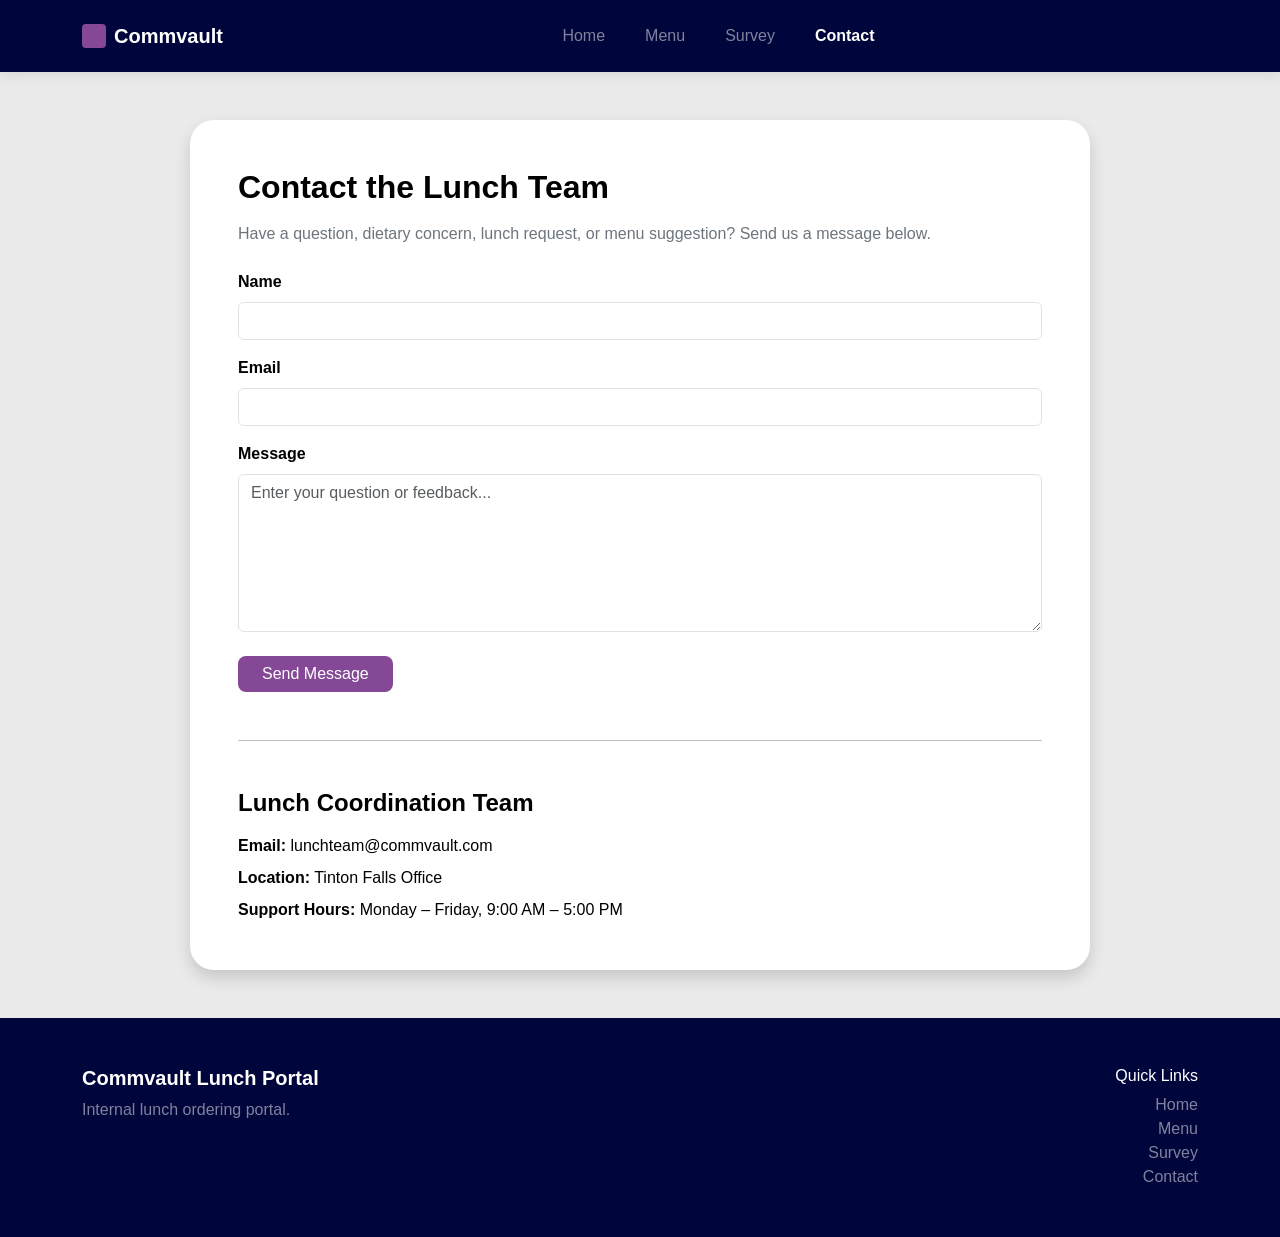
==== contact.html @ f7ea0102 "added a feature where I can get teh ciotnatcs so we can sedn out daily texts to peoples phone and al" ====
<!DOCTYPE html>
<html lang="en">

<head>

    <meta charset="UTF-8">
    <meta name="viewport" content="width=device-width, initial-scale=1.0">

    <title>Commvault Lunch Portal | Contact</title>

    <link href="https://cdn.jsdelivr.net/npm/bootstrap@5.3.2/dist/css/bootstrap.min.css"
          rel="stylesheet">

    <link rel="stylesheet" href="styles.css">

</head>

<body>

    <!-- NAVBAR -->

    <nav class="navbar navbar-expand-lg custom-navbar py-3">

        <div class="container">

            <a class="navbar-brand text-white fw-bold d-flex align-items-center"
               href="index.html">

                <span class="logo-box me-2"></span>
                Commvault

            </a>

            <div class="mx-auto navbar-nav d-flex flex-row gap-4">

                <a class="nav-link text-white-50"
                   href="index.html">
                    Home
                </a>

                <a class="nav-link text-white-50"
                   href="menu.html">
                    Menu
                </a>

                <a class="nav-link text-white-50"
                   href="survey.html">
                    Survey
                </a>

                <a class="nav-link active-link"
                   href="contact.html">
                    Contact
                </a>

            </div>

        </div>

    </nav>

    <!-- CONTACT SECTION -->

    <section class="survey-section py-5">

        <div class="container">

            <div class="survey-card-wrapper mx-auto bg-white p-5 shadow"
                 style="max-width: 900px;">

                <h2 class="fw-bold mb-3">
                    Contact the Lunch Team
                </h2>

                <p class="text-secondary mb-4">
                    Have a question, dietary concern, lunch request, or menu suggestion?
                    Send us a message below.
                </p>

                <form id="contactForm">

                    <div class="mb-3">

                        <label class="form-label fw-bold">
                            Name
                        </label>

                        <input type="text"
                               class="form-control"
                               required>

                    </div>

                    <div class="mb-3">

                        <label class="form-label fw-bold">
                            Email
                        </label>

                        <input type="email"
                               class="form-control"
                               required>

                    </div>

                    <div class="mb-4">

                        <label class="form-label fw-bold">
                            Message
                        </label>

                        <textarea class="form-control"
                                  rows="6"
                                  placeholder="Enter your question or feedback..."
                                  required></textarea>

                    </div>

                    <button type="submit"
                            class="btn btn-primary-action px-4">

                        Send Message

                    </button>

                </form>

                <hr class="my-5">

                <h4 class="fw-bold mb-3">
                    Lunch Coordination Team
                </h4>

                <p class="mb-2">
                    <strong>Email:</strong>
                    lunchteam@commvault.com
                </p>

                <p class="mb-2">
                    <strong>Location:</strong>
                    Tinton Falls Office
                </p>

                <p class="mb-0">
                    <strong>Support Hours:</strong>
                    Monday – Friday, 9:00 AM – 5:00 PM
                </p>

            </div>

        </div>

    </section>

    <!-- SUCCESS MODAL -->

    <div class="modal fade"
         id="contactSuccessModal"
         tabindex="-1"
         aria-hidden="true">

        <div class="modal-dialog modal-dialog-centered">

            <div class="modal-content text-center p-4">

                <div class="modal-body">

                    <h3 class="fw-bold mb-3">
                        Message Sent!
                    </h3>

                    <p>
                        Thank you for contacting the lunch team.
                        We will review your message shortly.
                    </p>

                    <button class="btn btn-primary-action"
                            data-bs-dismiss="modal">

                        Close

                    </button>

                </div>

            </div>

        </div>

    </div>

    <!-- FOOTER -->

    <footer class="custom-footer py-5 text-white">

        <div class="container">

            <div class="row">

                <div class="col-md-6">

                    <h5 class="fw-bold">
                        Commvault Lunch Portal
                    </h5>

                    <p class="text-white-50">
                        Internal lunch ordering portal.
                    </p>

                </div>

                <div class="col-md-6 text-md-end">

                    <h6>Quick Links</h6>

                    <a href="index.html"
                       class="text-white-50 text-decoration-none d-block">
                        Home
                    </a>

                    <a href="menu.html"
                       class="text-white-50 text-decoration-none d-block">
                        Menu
                    </a>

                    <a href="survey.html"
                       class="text-white-50 text-decoration-none d-block">
                        Survey
                    </a>

                    <a href="contact.html"
                       class="text-white-50 text-decoration-none d-block">
                        Contact
                    </a>

                </div>

            </div>

        </div>

    </footer>

    <script src="https://cdn.jsdelivr.net/npm/bootstrap@5.3.2/dist/js/bootstrap.bundle.min.js"></script>

    <script src="script.js"></script>

</body>

</html>
---- styles.css ----
/* ==========================================================
   COMMVAULT LUNCH PORTAL DESIGN SYSTEM
========================================================== */

:root {

    /* Brand Colors */

    --midnight: #00053B;
    --crocus: #844896;
    --hover-state: #4F2B5A;

    /* Neutrals */

    --white: #FFFFFF;
    --fog: #EAEAEA;
    --black: #000000;
    --dark-gray: #333333;
    --light-gray: #777777;

    /* Accent Colors */

    --rose: #EA2C63;
    --grass: #40B42E;
    --water: #36BBF4;
    --sun: #EEC901;

    /* Shadows */

    --shadow-sm: 0 4px 12px rgba(0,0,0,.08);
    --shadow-md: 0 10px 25px rgba(0,0,0,.12);
    --shadow-lg: 0 15px 40px rgba(0,0,0,.16);

    /* Radius */

    --radius-sm: 8px;
    --radius-md: 16px;
    --radius-lg: 24px;

    /* Transitions */

    --transition: 0.3s ease;
}

/* ==========================================================
   GLOBAL
========================================================== */

*{
    margin:0;
    padding:0;
    box-sizing:border-box;
}

html{
    scroll-behavior:smooth;
}

body{
    font-family:"Segoe UI",sans-serif;
    background:var(--white);
    color:var(--black);
}

/* ==========================================================
   NAVBAR
========================================================== */

.custom-navbar{
    background:var(--midnight);
    box-shadow:var(--shadow-sm);
}

.logo-box{
    width:24px;
    height:24px;
    border-radius:4px;
    display:inline-block;
    background:var(--crocus);
}

.nav-link{
    transition:var(--transition);
}

.nav-link:hover{
    color:var(--white) !important;
}

.active-link{
    color:var(--white) !important;
    font-weight:600;
}

.btn-contact{
    background:var(--rose);
    border:none;
    border-radius:var(--radius-sm);
}

.btn-contact:hover{
    background:#c31f52;
    color:var(--white);
}

/* ==========================================================
   HERO SECTION
========================================================== */

.hero-section{
    background:var(--fog);
    padding:80px 0;
}

.hero-card{
    background:var(--white);
    max-width:1200px;
    border-radius:var(--radius-lg);
    box-shadow:var(--shadow-lg);
    padding:50px;
}

.hero-image{
    width:100%;
    max-height:400px;
    object-fit:cover;
    border-radius:var(--radius-lg);
    box-shadow:var(--shadow-md);
}

.btn-dark-action{
    background:var(--midnight);
    color:var(--white);
    border:none;
    border-radius:var(--radius-sm);
    transition:var(--transition);
}

.btn-dark-action:hover{
    background:var(--crocus);
    color:var(--white);
}

.max-w-sm{
    max-width:500px;
}

/* ==========================================================
   MODAL
========================================================== */

.modal-content{
    border-radius:var(--radius-lg);
    box-shadow:var(--shadow-lg);
}

.btn-primary-action{
    background:var(--crocus);
    color:var(--white);
    border:none;
    border-radius:var(--radius-sm);
    transition:var(--transition);
}

.btn-primary-action:hover{
    background:var(--hover-state);
    color:var(--white);
}

.btn-outline-custom{
    background:var(--white);
    border:2px solid var(--fog);
    color:var(--black);
}

.btn-check:checked + .btn-outline-custom{
    background:var(--crocus);
    border-color:var(--crocus);
    color:var(--white);
}

/* ==========================================================
   MENU PAGE
========================================================== */

.menu-card-custom{
    background:var(--white);
    color:var(--black);
    border-radius:var(--radius-md);
    box-shadow:var(--shadow-sm);
    transition:var(--transition);
}

.menu-card-custom:hover{
    transform:translateY(-5px);
    box-shadow:var(--shadow-md);
}

.img-mock-box{
    width:70px;
    height:70px;
    border-radius:12px;
    background:var(--fog);
    display:flex;
    align-items:center;
    justify-content:center;
    margin:auto;
}

.img-mock-box img{
    width:100%;
    height:100%;
    object-fit:cover;
    border-radius:12px;
}

.btn-survey-link{
    background:var(--crocus);
    color:var(--white);
    text-decoration:none;
    transition:var(--transition);
}

.btn-survey-link:hover{
    background:var(--hover-state);
    color:var(--white);
}

#menuDateRange{
    color:var(--light-gray);
}

/* ==========================================================
   SURVEY PAGE
========================================================== */

.survey-section{
    background:var(--fog);
}

.survey-card-wrapper{
    border-radius:var(--radius-lg);
    box-shadow:var(--shadow-lg);
}

.survey-item label{
    line-height:1.5;
}

.form-check-input:checked{
    background-color:var(--crocus);
    border-color:var(--crocus);
}

.btn-submit-survey{
    background:var(--grass);
    border:none;
    border-radius:var(--radius-sm);
    transition:var(--transition);
}

.btn-submit-survey:hover{
    background:#2f8e21;
}

/* ==========================================================
   SUCCESS MODAL
========================================================== */

#successModal .modal-content{
    background:var(--fog);
}

#successModal .btn-link{
    transition:var(--transition);
}

#successModal .btn-link:hover{
    background:var(--white);
}

/* ==========================================================
   FOOTER
========================================================== */

.custom-footer{
    background:var(--midnight);
}

.custom-footer a{
    transition:var(--transition);
}

.custom-footer a:hover{
    color:var(--white) !important;
}

.custom-footer .logo-box{
    background:var(--white);
}

/* ==========================================================
   UTILITIES
========================================================== */

.tracking-tight{
    letter-spacing:-0.5px;
}

.tracking-wide{
    letter-spacing:1px;
}

.italic{
    font-style:italic;
}

/* ==========================================================
   RESPONSIVE
========================================================== */

@media (max-width: 992px){

    .hero-card{
        padding:30px;
        text-align:center;
    }

    .hero-image{
        margin-top:25px;
    }

}

@media (max-width: 768px){

    .navbar-nav{
        flex-direction:column !important;
        gap:10px !important;
        margin-top:15px;
    }

    .hero-card{
        padding:25px;
    }

    .survey-card-wrapper{
        padding:25px !important;
    }

}
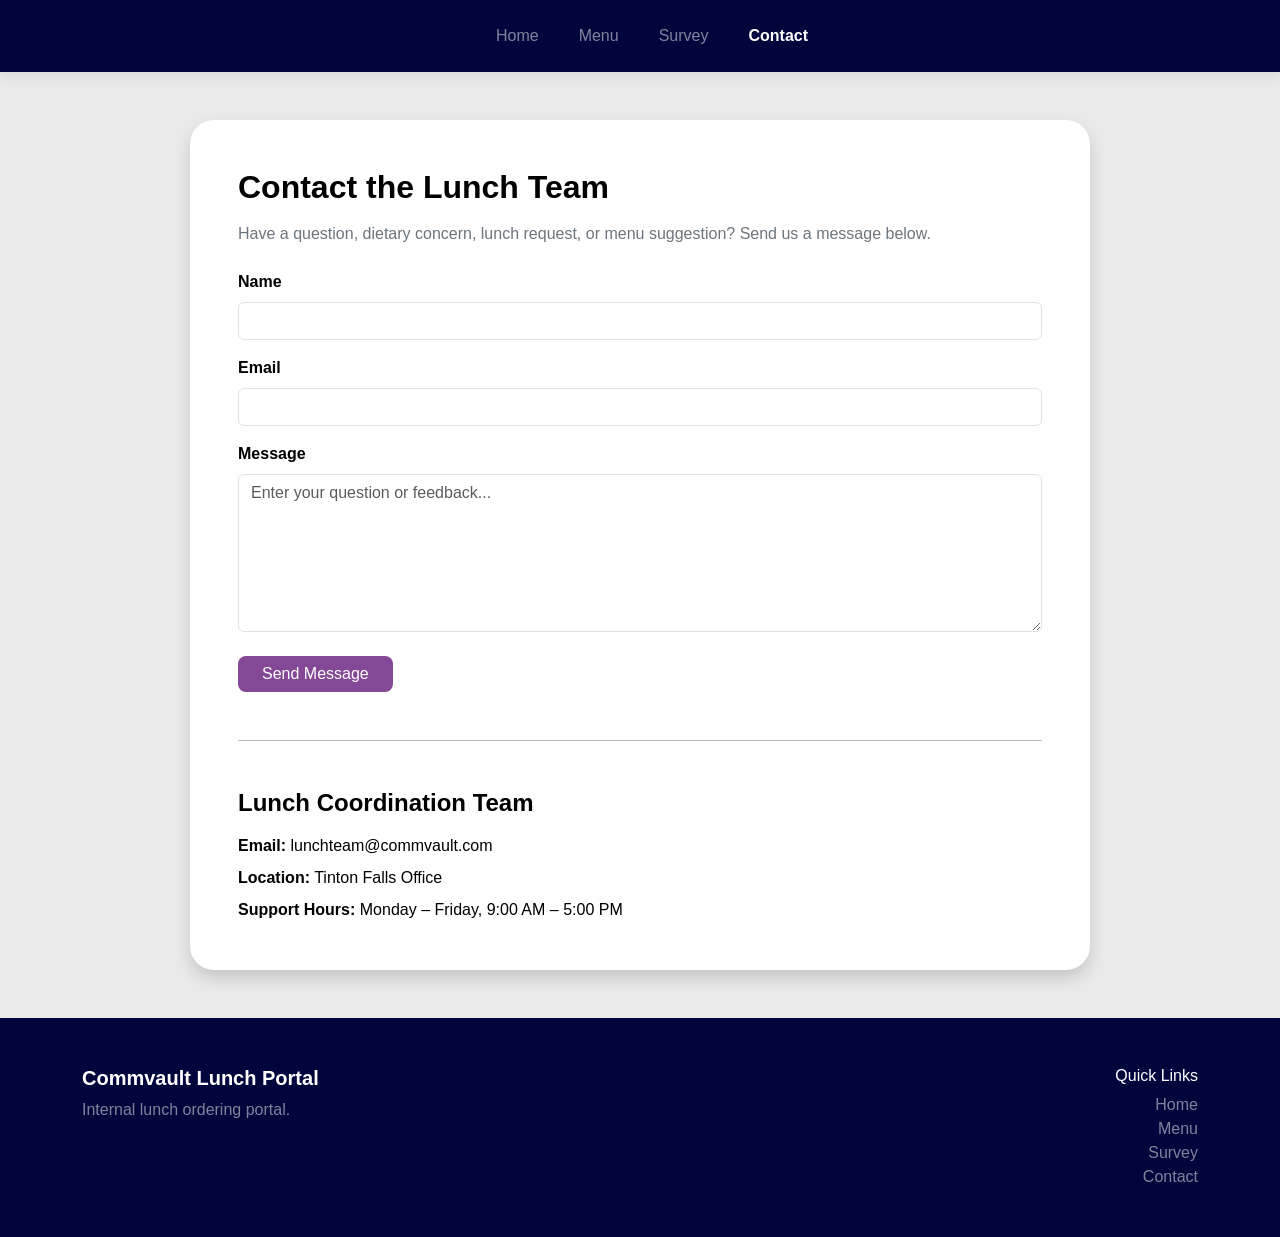
==== commit be6c9405: "fixed logo on all pages!" ====
--- a/contact.html
+++ b/contact.html
@@ -26,8 +26,11 @@
             <a class="navbar-brand text-white fw-bold d-flex align-items-center"
                href="index.html">
 
-                <span class="logo-box me-2"></span>
-                Commvault
+                <img src="images/images/commvault-logo.svg"
+                     alt="Commvault Logo"
+                     class="navbar-logo me-2">
+
+               
 
             </a>
 
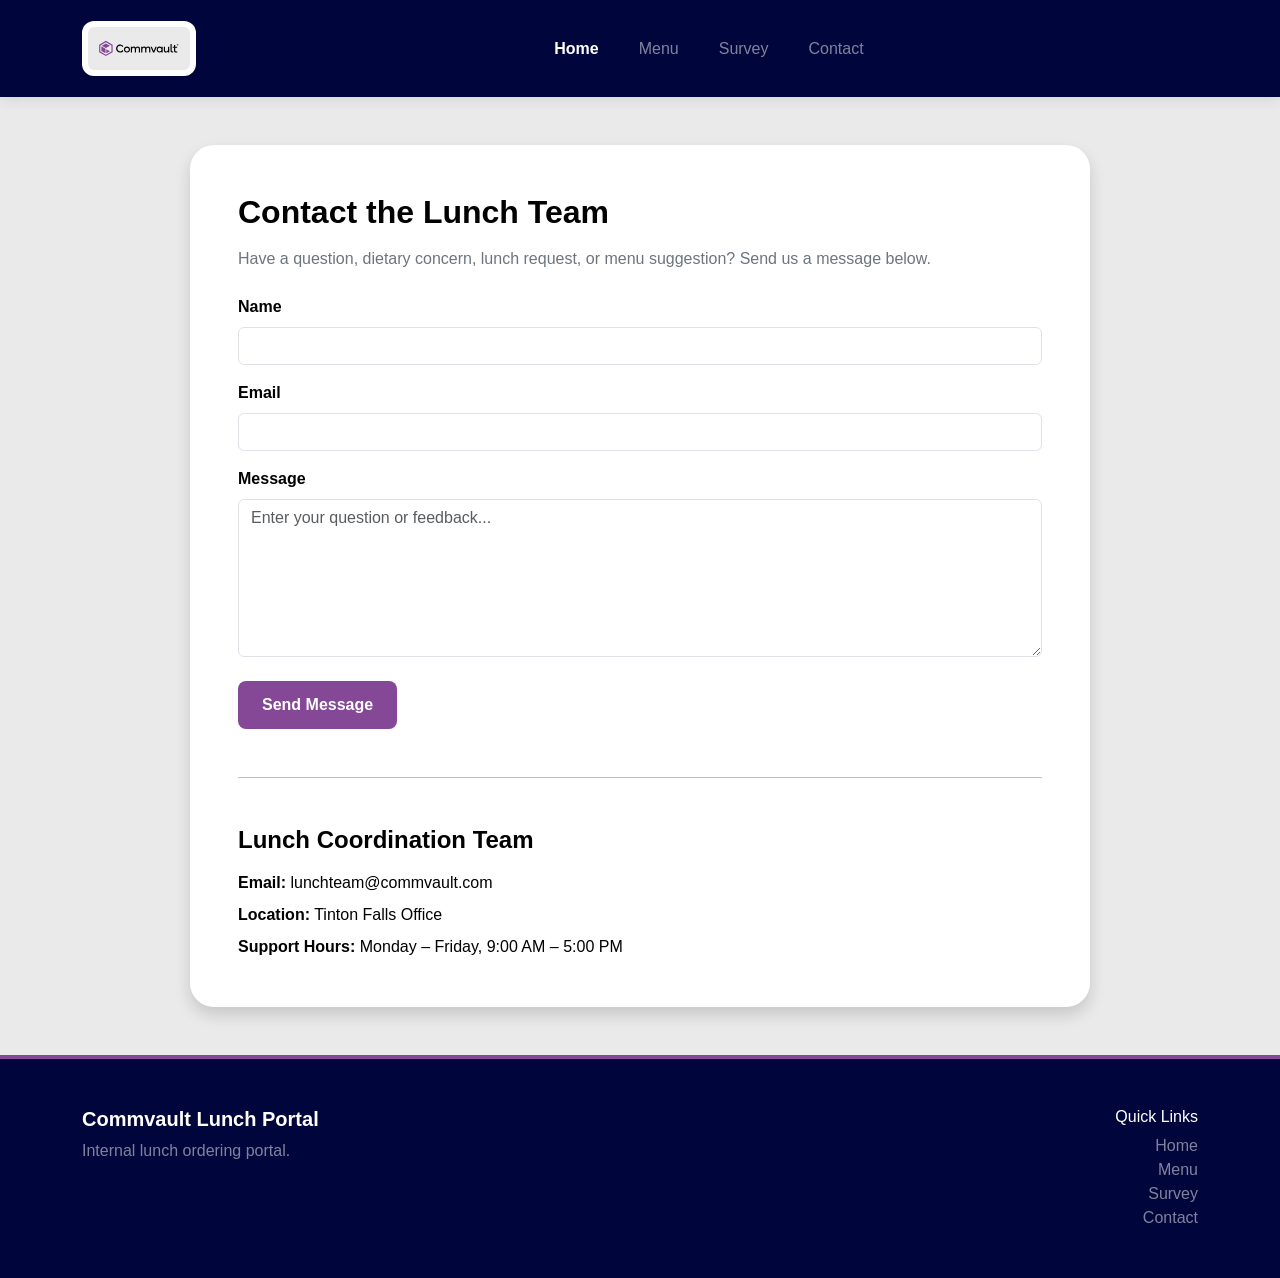
==== commit 9287e351: "made major updates got the home page and menu page to work" ====
--- a/contact.html
+++ b/contact.html
@@ -16,8 +16,7 @@
 </head>
 
 <body>
-
-    <!-- NAVBAR -->
+<!-- NAVBAR -->
 
     <nav class="navbar navbar-expand-lg custom-navbar py-3">
 
@@ -26,7 +25,7 @@
             <a class="navbar-brand text-white fw-bold d-flex align-items-center"
                href="index.html">
 
-                <img src="images/images/commvault-logo.svg"
+                <img src="commvault-logo.svg"
                      alt="Commvault Logo"
                      class="navbar-logo me-2">
 
@@ -34,9 +33,9 @@
 
             </a>
 
-            <div class="mx-auto navbar-nav d-flex flex-row gap-4">
-
-                <a class="nav-link text-white-50"
+            <div class="navbar-nav mx-auto d-flex flex-row gap-4">
+
+                <a class="nav-link active-link"
                    href="index.html">
                     Home
                 </a>
@@ -51,7 +50,7 @@
                     Survey
                 </a>
 
-                <a class="nav-link active-link"
+                <a class="nav-link text-white-50"
                    href="contact.html">
                     Contact
                 </a>
--- a/styles.css
+++ b/styles.css
@@ -101,6 +101,15 @@
 .btn-contact:hover{
     background:#c31f52;
     color:var(--white);
+}
+.navbar-logo{
+    height:55px;
+    width:auto;
+    display:block;
+
+    background:var(--white);
+    padding:6px;
+    border-radius:12px;
 }
 
 /* ==========================================================
@@ -348,4 +357,337 @@
         padding:25px !important;
     }
 
-}+}
+
+/* ==========================================================
+   HERO IMPROVEMENTS
+========================================================== */
+
+.hero-section{
+
+    background:
+        linear-gradient(
+            135deg,
+            #f8f9ff,
+            #eee7fa
+        );
+
+    padding:90px 0;
+}
+
+.hero-card{
+
+    background:rgba(255,255,255,.95);
+
+    border-radius:32px;
+
+    border:1px solid rgba(255,255,255,.6);
+
+    box-shadow:
+        0 20px 50px rgba(0,0,0,.12);
+}
+
+/* ==========================================================
+   FEATURES SECTION
+========================================================== */
+
+.features-section{
+
+    padding:90px 0;
+
+    background:
+        radial-gradient(
+            circle at top right,
+            rgba(132,72,150,.08),
+            transparent 350px
+        ),
+        #faf8fd;
+}
+
+.section-tag{
+
+    color:var(--crocus);
+
+    font-weight:700;
+
+    letter-spacing:2px;
+
+    font-size:.85rem;
+
+    margin-bottom:10px;
+}
+
+.feature-link{
+
+    text-decoration:none;
+    color:inherit;
+}
+
+.feature-image{
+
+    width:180px;
+
+    max-width:100%;
+
+    height:auto;
+
+    display:block;
+
+    margin:0 auto 20px;
+
+    transition:var(--transition);
+}
+
+.feature-menu,
+.feature-survey,
+.feature-card{
+
+    min-height:380px;
+
+    border-radius:24px !important;
+
+    overflow:hidden;
+
+    transition:all .3s ease;
+
+    cursor:pointer;
+}
+
+.feature-menu{
+
+    border-top:8px solid var(--water);
+}
+
+.feature-survey{
+
+    border-top:8px solid var(--grass);
+}
+
+.feature-card{
+
+    border-top:8px solid var(--sun);
+}
+
+.feature-menu:hover,
+.feature-survey:hover,
+.feature-card:hover{
+
+    transform:translateY(-10px);
+
+    box-shadow:
+        0 20px 45px rgba(0,0,0,.15);
+}
+
+.feature-menu:hover .feature-image,
+.feature-survey:hover .feature-image,
+.feature-card:hover .feature-image{
+
+    transform:scale(1.05);
+}
+
+/* ==========================================================
+   BUTTONS
+========================================================== */
+
+.btn-primary-action,
+.btn-dark-action{
+
+    padding:12px 28px;
+
+    font-weight:600;
+}
+
+/* ==========================================================
+   FOOTER IMPROVEMENTS
+========================================================== */
+
+.custom-footer{
+
+    background:var(--midnight);
+
+    border-top:4px solid var(--crocus);
+}
+/* ==========================================================
+   MENU PAGE ENHANCEMENTS
+========================================================== */
+
+.menu-hero{
+
+    background:
+        linear-gradient(
+            rgba(0,5,59,.75),
+            rgba(0,5,59,.75)
+        ),
+        url("menu-hero.jpg");
+
+    background-size:cover;
+    background-position:center;
+
+    padding:140px 0;
+}
+
+.hero-overlay{
+
+    color:white;
+
+    text-shadow:
+        0 2px 10px rgba(0,0,0,.5);
+}
+
+.hero-pill{
+
+    background:rgba(255,255,255,.18);
+
+    border:1px solid rgba(255,255,255,.25);
+
+    padding:12px 24px;
+
+    border-radius:999px;
+
+    backdrop-filter:blur(12px);
+
+    box-shadow:
+        0 10px 25px rgba(0,0,0,.2);
+
+    font-weight:600;
+}
+
+.food-ticker{
+
+    overflow:hidden;
+
+    background:white;
+
+    padding:18px 0;
+
+    border-top:1px solid #eee;
+
+    border-bottom:1px solid #eee;
+}
+
+.ticker-track{
+
+    display:flex;
+
+    gap:50px;
+
+    white-space:nowrap;
+
+    animation:foodScroll 25s linear infinite;
+}
+
+.ticker-track span{
+
+    color:var(--crocus);
+
+    font-weight:600;
+}
+
+@keyframes foodScroll {
+
+    from{
+        transform:translateX(0);
+    }
+
+    to{
+        transform:translateX(-50%);
+    }
+}
+
+.menu-icon{
+
+    font-size:2rem;
+
+    margin-bottom:10px;
+}
+
+.menu-card-custom{
+
+    border-radius:22px !important;
+
+    transition:.3s ease;
+}
+
+.menu-card-custom:hover{
+
+    transform:translateY(-8px);
+
+    box-shadow:0 20px 40px rgba(0,0,0,.15);
+}
+
+.day-monday{
+    border-top:6px solid #EA2C63 !important;
+}
+
+.day-tuesday{
+    border-top:6px solid #36BBF4 !important;
+}
+
+.day-wednesday{
+    border-top:6px solid #40B42E !important;
+}
+
+.day-thursday{
+    border-top:6px solid #EEC901 !important;
+}
+
+.day-friday{
+    border-top:6px solid #844896 !important;
+}
+
+.special-food-card{
+
+    background:#fafafa;
+
+    border:1px solid #ececec;
+
+    border-radius:16px;
+
+    padding:20px;
+
+    text-align:center;
+
+    height:100%;
+}
+
+.special-food-card h5{
+
+    color:#844896;
+
+    font-weight:700;
+}
+
+.menu-hero{
+
+    background:
+        linear-gradient(
+            rgba(0,5,59,.45),
+            rgba(0,5,59,.45)
+        ),
+        url("images/images/MenuI.png");
+
+    background-size:cover;
+
+    background-position:center;
+
+    background-repeat:no-repeat;
+
+    padding:180px 0;
+}
+
+.week-highlight{
+
+    background:white;
+
+    padding:14px 24px;
+
+    border-radius:999px;
+
+    font-weight:600;
+
+    color:var(--crocus);
+
+    box-shadow:
+        0 10px 25px rgba(0,0,0,.08);
+}
+
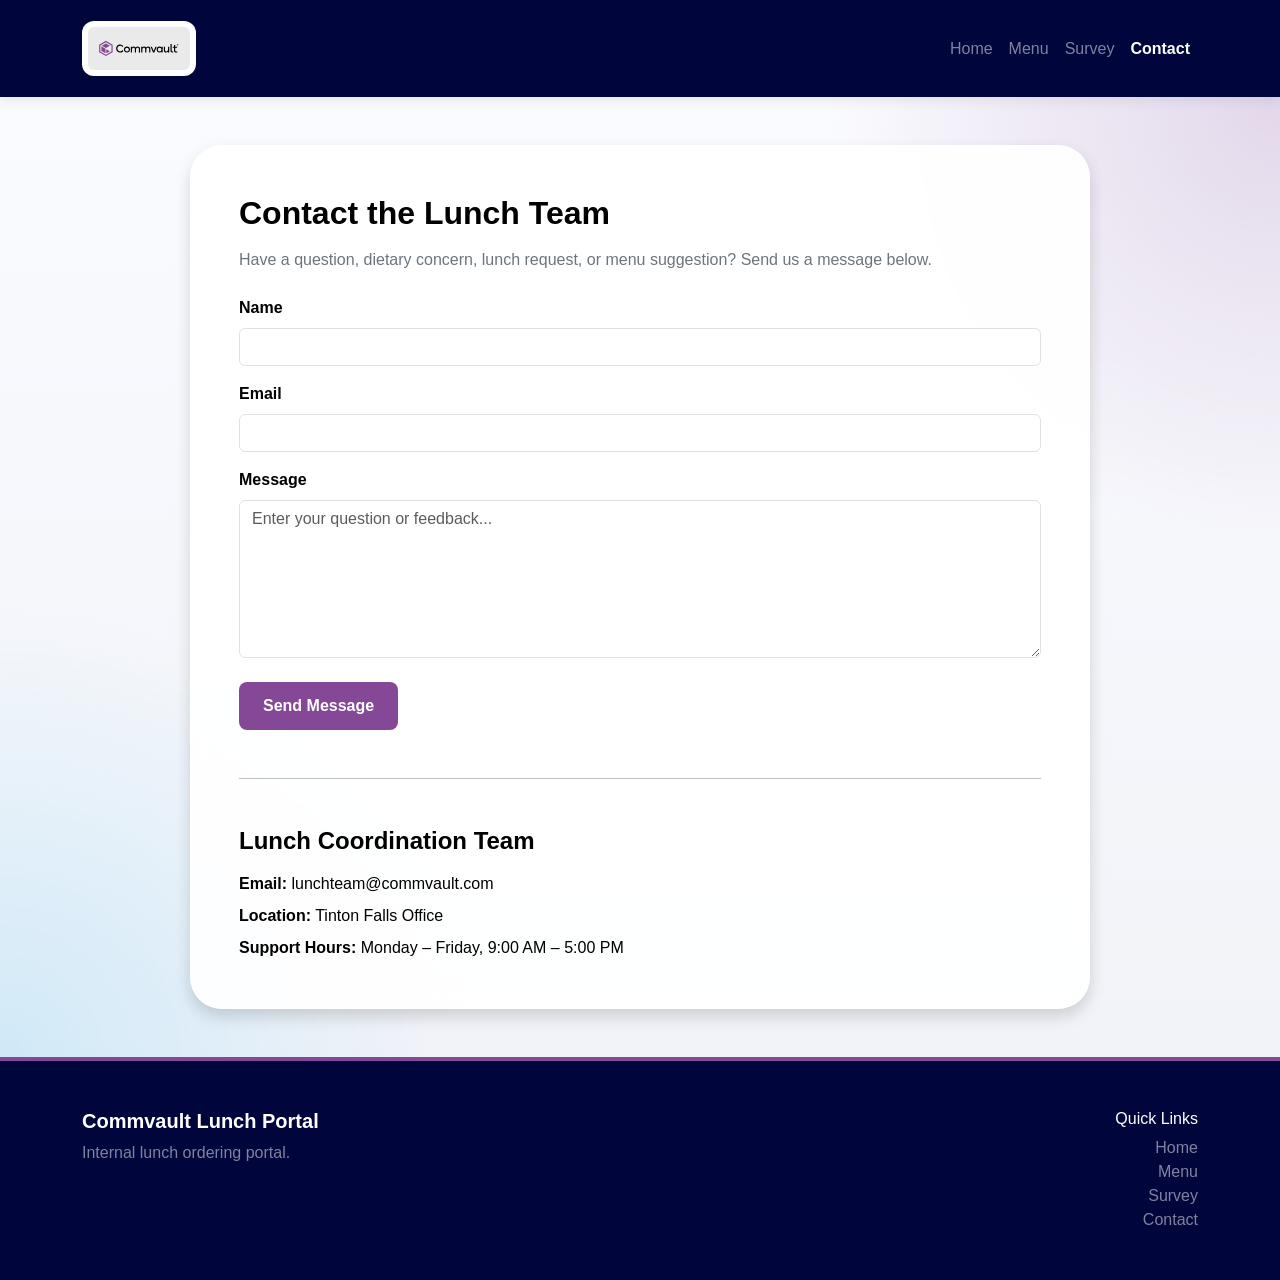
==== commit eabf426d: "added newchanges and tried to inccoprorate the mobile friendly version as well!" ====
--- a/contact.html
+++ b/contact.html
@@ -18,24 +18,33 @@
 <body>
 <!-- NAVBAR -->
 
-    <nav class="navbar navbar-expand-lg custom-navbar py-3">
-
-        <div class="container">
-
-            <a class="navbar-brand text-white fw-bold d-flex align-items-center"
-               href="index.html">
-
-                <img src="commvault-logo.svg"
-                     alt="Commvault Logo"
-                     class="navbar-logo me-2">
-
-               
-
-            </a>
-
-            <div class="navbar-nav mx-auto d-flex flex-row gap-4">
-
-                <a class="nav-link active-link"
+  <nav class="navbar navbar-expand-lg custom-navbar py-3">
+
+    <div class="container">
+
+        <a class="navbar-brand" href="index.html">
+
+            <img src="commvault-logo.svg"
+                 alt="Commvault Logo"
+                 class="navbar-logo">
+
+        </a>
+
+        <button class="navbar-toggler"
+                type="button"
+                data-bs-toggle="collapse"
+                data-bs-target="#navbarNav">
+
+            <span class="navbar-toggler-icon"></span>
+
+        </button>
+
+        <div class="collapse navbar-collapse"
+             id="navbarNav">
+
+            <div class="navbar-nav ms-auto">
+
+                <a class="nav-link text-white-50"
                    href="index.html">
                     Home
                 </a>
@@ -50,7 +59,7 @@
                     Survey
                 </a>
 
-                <a class="nav-link text-white-50"
+                <a class="nav-link active-link text-white-50"
                    href="contact.html">
                     Contact
                 </a>
@@ -59,7 +68,9 @@
 
         </div>
 
-    </nav>
+    </div>
+
+</nav>
 
     <!-- CONTACT SECTION -->
 
--- a/styles.css
+++ b/styles.css
@@ -244,12 +244,40 @@
 ========================================================== */
 
 .survey-section{
-    background:var(--fog);
-}
-
+
+    background:
+        radial-gradient(
+            circle at top right,
+            rgba(132,72,150,.20),
+            transparent 450px
+        ),
+
+        radial-gradient(
+            circle at bottom left,
+            rgba(54,187,244,.18),
+            transparent 450px
+        ),
+
+        linear-gradient(
+            180deg,
+            #fafbff,
+            #f2f3f8
+        );
+
+    min-height:100vh;
+}
 .survey-card-wrapper{
-    border-radius:var(--radius-lg);
-    box-shadow:var(--shadow-lg);
+
+    background:rgba(255,255,255,.92) !important;
+
+    border-radius:32px;
+
+    border:1px solid rgba(255,255,255,.7);
+
+    box-shadow:
+        0 25px 60px rgba(0,0,0,.12);
+
+    backdrop-filter:blur(10px);
 }
 
 .survey-item label{
@@ -691,3 +719,45 @@
         0 10px 25px rgba(0,0,0,.08);
 }
 
+.survey-hero{
+
+    background:
+        linear-gradient(
+            rgba(0,5,59,.35),
+            rgba(0,5,59,.35)
+        ),
+        url("images/images/Surveyimg.png");
+
+    background-size: cover;
+    background-position: center;
+    background-repeat: no-repeat;
+
+      padding: 200px;
+      height:300px;
+}
+/* Responsive container to embed your live survey link directly */
+      .embed-container {
+
+    position: relative;
+
+    width: 100%;
+
+    height: 900px;
+
+    border-radius: 24px;
+
+    overflow: hidden;
+
+    border: 1px solid rgba(255,255,255,.6);
+
+    box-shadow:
+        0 20px 50px rgba(0,0,0,.12);
+}
+        .embed-container iframe {
+            position: absolute;
+            top: 0;
+            left: 0;
+            width: 100%;
+            height: 100%;
+            border: 0;
+        }
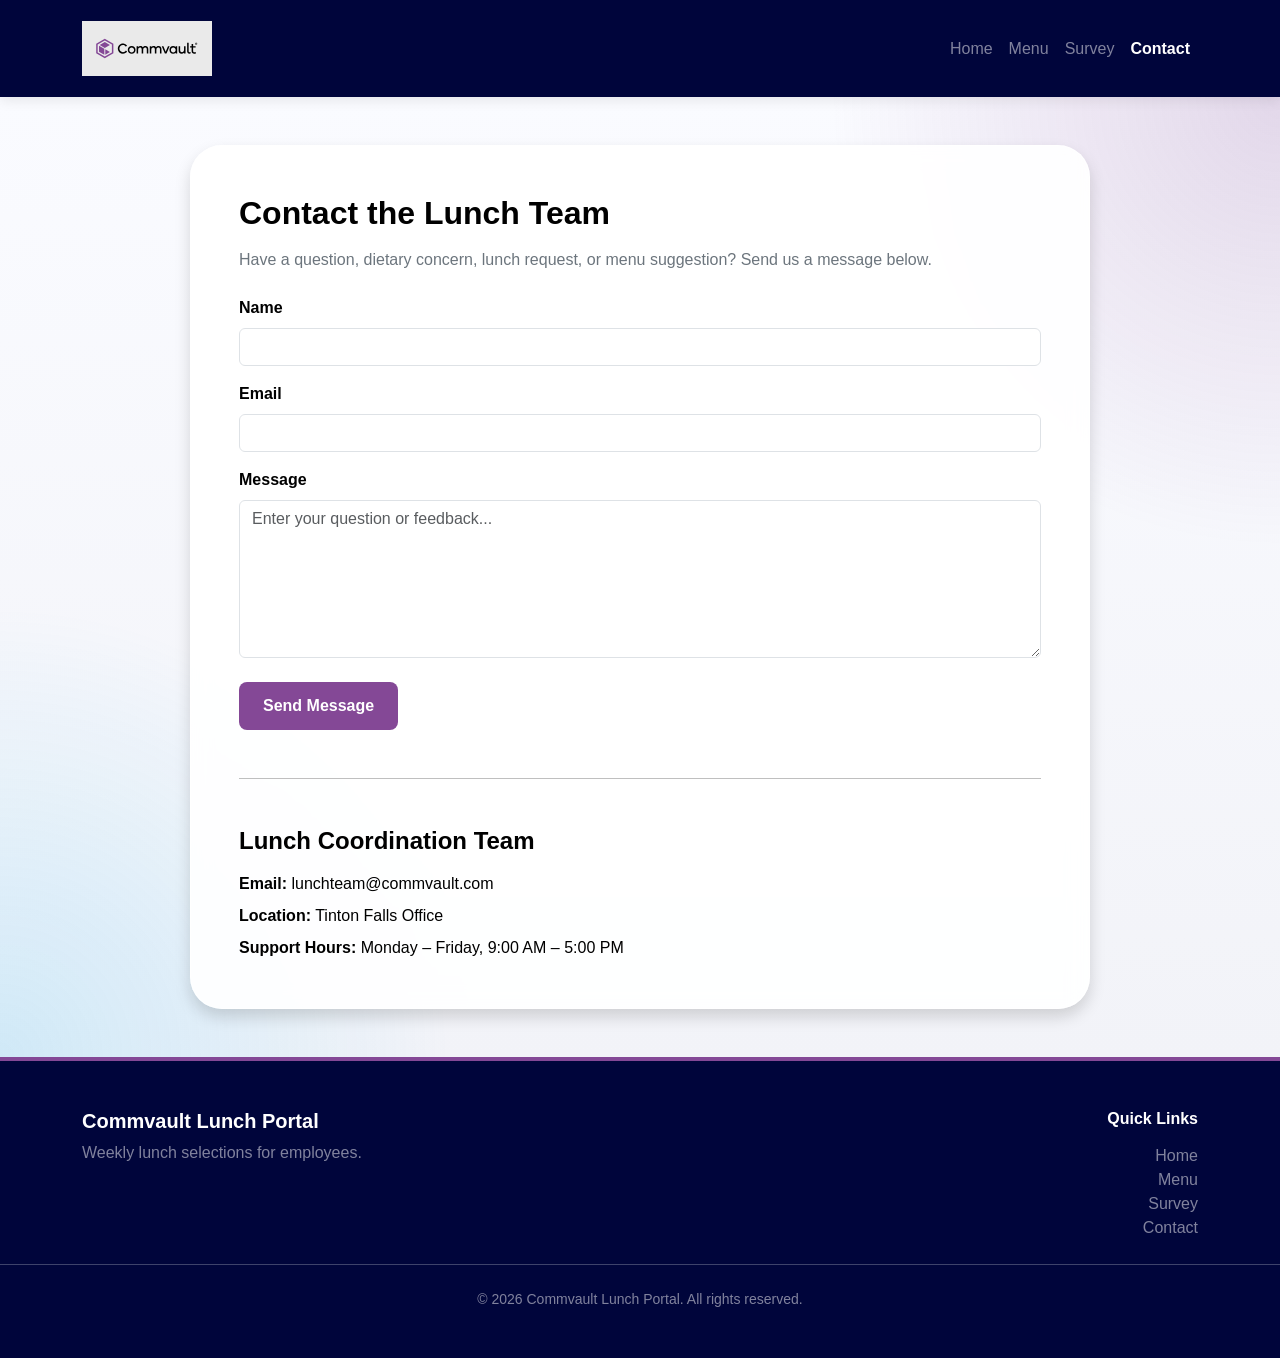
==== commit b619bea7: "fixed images added chages to the footer made the hamburger work on the menu page changed logo as wel" ====
--- a/contact.html
+++ b/contact.html
@@ -24,7 +24,7 @@
 
         <a class="navbar-brand" href="index.html">
 
-            <img src="commvault-logo.svg"
+            <img src="images/images/commvault-logo.svg"
                  alt="Commvault Logo"
                  class="navbar-logo">
 
@@ -59,7 +59,7 @@
                     Survey
                 </a>
 
-                <a class="nav-link active-link text-white-50"
+                <a class="nav-link active-link "
                    href="contact.html">
                     Contact
                 </a>
@@ -204,6 +204,8 @@
 
     <!-- FOOTER -->
 
+  <!-- FOOTER -->
+
     <footer class="custom-footer py-5 text-white">
 
         <div class="container">
@@ -217,14 +219,16 @@
                     </h5>
 
                     <p class="text-white-50">
-                        Internal lunch ordering portal.
+                        Weekly lunch selections for employees.
                     </p>
 
                 </div>
 
                 <div class="col-md-6 text-md-end">
 
-                    <h6>Quick Links</h6>
+                    <h6 class="fw-bold mb-3">
+                        Quick Links
+                    </h6>
 
                     <a href="index.html"
                        class="text-white-50 text-decoration-none d-block">
@@ -251,7 +255,13 @@
             </div>
 
         </div>
-
+<hr class="border-light opacity-25 my-4">
+
+<div class="text-center text-white-50 small">
+
+    © 2026 Commvault Lunch Portal. All rights reserved.
+
+</div>
     </footer>
 
     <script src="https://cdn.jsdelivr.net/npm/bootstrap@5.3.2/dist/js/bootstrap.bundle.min.js"></script>
--- a/styles.css
+++ b/styles.css
@@ -69,6 +69,17 @@
 .custom-navbar{
     background:var(--midnight);
     box-shadow:var(--shadow-sm);
+}
+.navbar-toggler{
+
+    border:1px solid rgba(255,255,255,.25);
+
+    background:white;
+}
+
+.navbar-toggler:focus{
+
+    box-shadow:none;
 }
 
 .logo-box{
@@ -106,10 +117,6 @@
     height:55px;
     width:auto;
     display:block;
-
-    background:var(--white);
-    padding:6px;
-    border-radius:12px;
 }
 
 /* ==========================================================
@@ -732,8 +739,11 @@
     background-position: center;
     background-repeat: no-repeat;
 
-      padding: 200px;
-      height:300px;
+    height: 220px;
+
+    display: flex;
+    align-items: center;
+    justify-content: center;
 }
 /* Responsive container to embed your live survey link directly */
       .embed-container {
@@ -760,4 +770,58 @@
             width: 100%;
             height: 100%;
             border: 0;
-        }+        }
+
+        @media (max-width: 991px){
+
+    .navbar-collapse{
+
+        margin-top:15px;
+
+        text-align:center;
+    }
+
+    .navbar-nav{
+
+        gap:10px;
+    }
+
+    .nav-link{
+
+        padding:10px 0;
+    }
+
+}
+
+.navbar-toggler{
+
+    background:white;
+
+    border:none;
+}
+
+.navbar-toggler:focus{
+
+    box-shadow:none;
+}
+
+@media (max-width:991px){
+
+    .navbar-collapse{
+
+        margin-top:15px;
+
+        text-align:center;
+    }
+
+    .navbar-nav{
+
+        align-items:center;
+    }
+
+    .navbar-logo{
+
+        height:40px;
+    }
+
+}
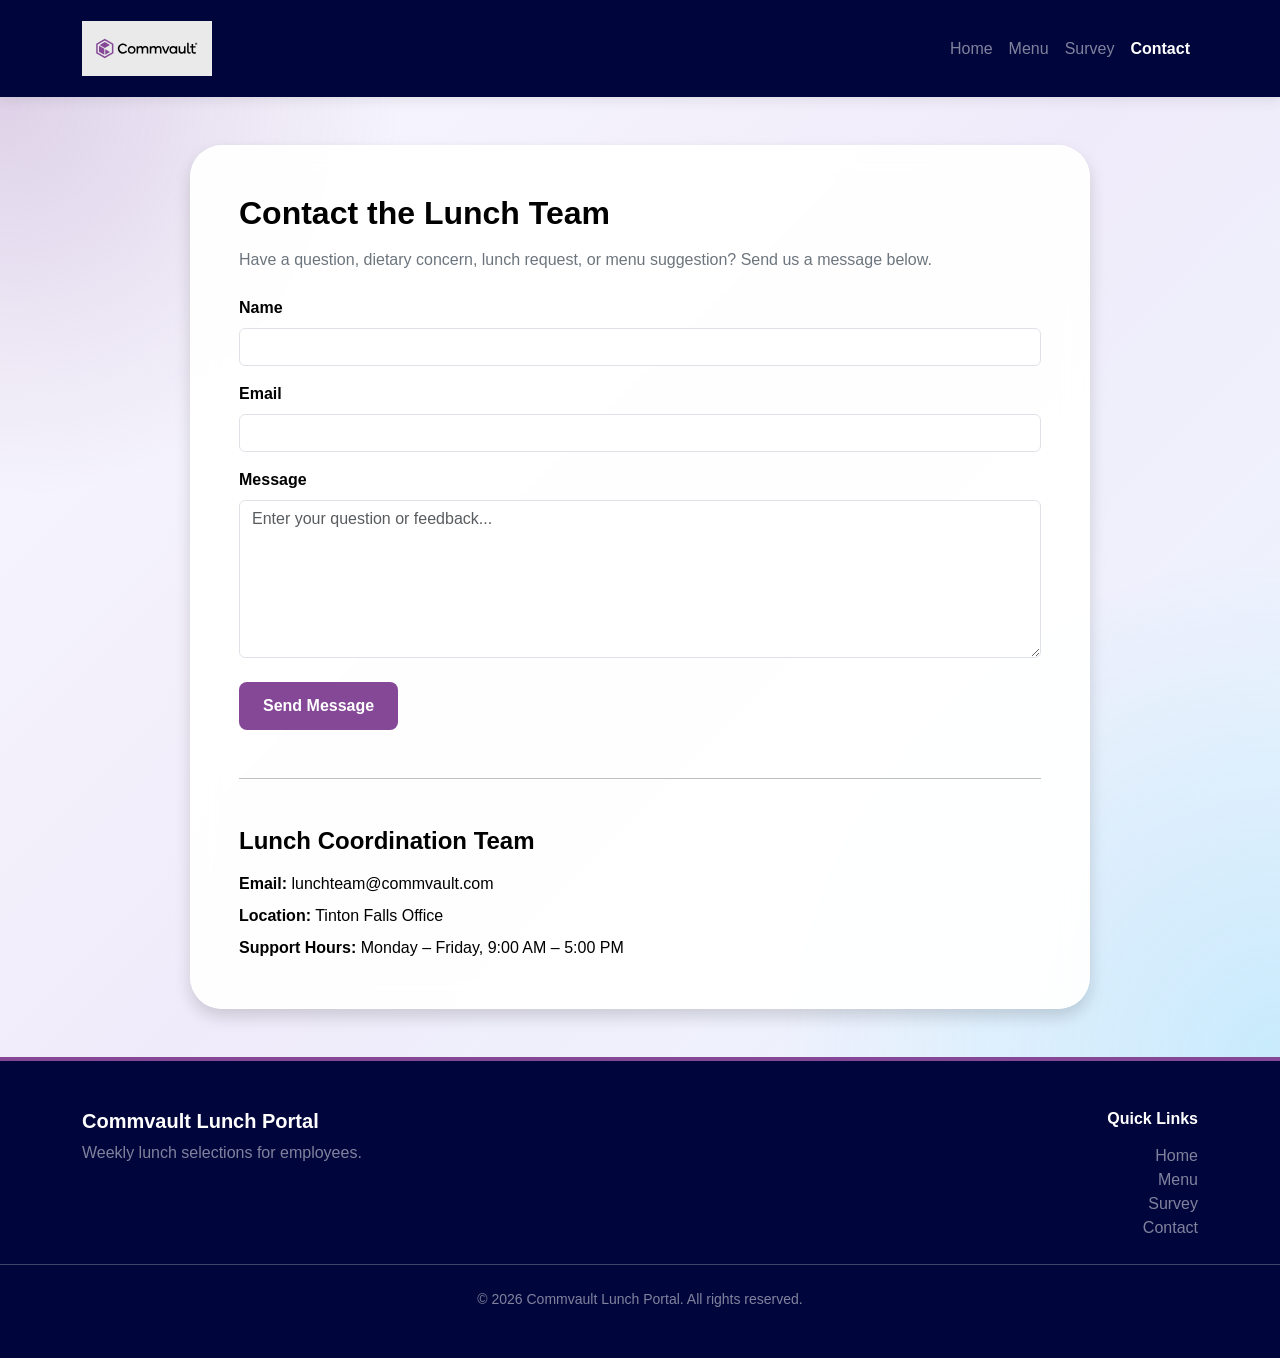
==== commit 3f09fdfe: "I made changes to mobile designa nd re coded ythe entire survey page" ====
--- a/contact.html
+++ b/contact.html
@@ -35,7 +35,10 @@
                 data-bs-toggle="collapse"
                 data-bs-target="#navbarNav">
 
-            <span class="navbar-toggler-icon"></span>
+           <span class="text-dark fw-bold fs-4">
+    ☰
+</span>
+`
 
         </button>
 
--- a/styles.css
+++ b/styles.css
@@ -252,39 +252,62 @@
 
 .survey-section{
 
+    min-height:100vh;
+
     background:
         radial-gradient(
-            circle at top right,
-            rgba(132,72,150,.20),
-            transparent 450px
+            circle at top left,
+            rgba(132,72,150,.22),
+            transparent 400px
         ),
 
         radial-gradient(
-            circle at bottom left,
-            rgba(54,187,244,.18),
-            transparent 450px
+            circle at bottom right,
+            rgba(54,187,244,.20),
+            transparent 500px
         ),
 
         linear-gradient(
-            180deg,
-            #fafbff,
-            #f2f3f8
+            135deg,
+            #f8f9ff,
+            #f0ebfa,
+            #edf7ff
         );
 
-    min-height:100vh;
-}
+    padding:80px 0;
+}
+
 .survey-card-wrapper{
 
-    background:rgba(255,255,255,.92) !important;
+    max-width:1000px;
+
+    margin:auto;
+
+    background:rgba(255,255,255,.95) !important;
 
     border-radius:32px;
 
-    border:1px solid rgba(255,255,255,.7);
+    border:1px solid rgba(255,255,255,.75);
 
     box-shadow:
-        0 25px 60px rgba(0,0,0,.12);
-
-    backdrop-filter:blur(10px);
+        0 25px 70px rgba(0,0,0,.12);
+
+    backdrop-filter:blur(12px);
+}
+.survey-question{
+
+    background:white;
+
+    padding:25px;
+
+    border-radius:20px;
+
+    margin-bottom:25px;
+
+    box-shadow:
+        0 8px 20px rgba(0,0,0,.05);
+
+    border-left:6px solid var(--crocus);
 }
 
 .survey-item label{
